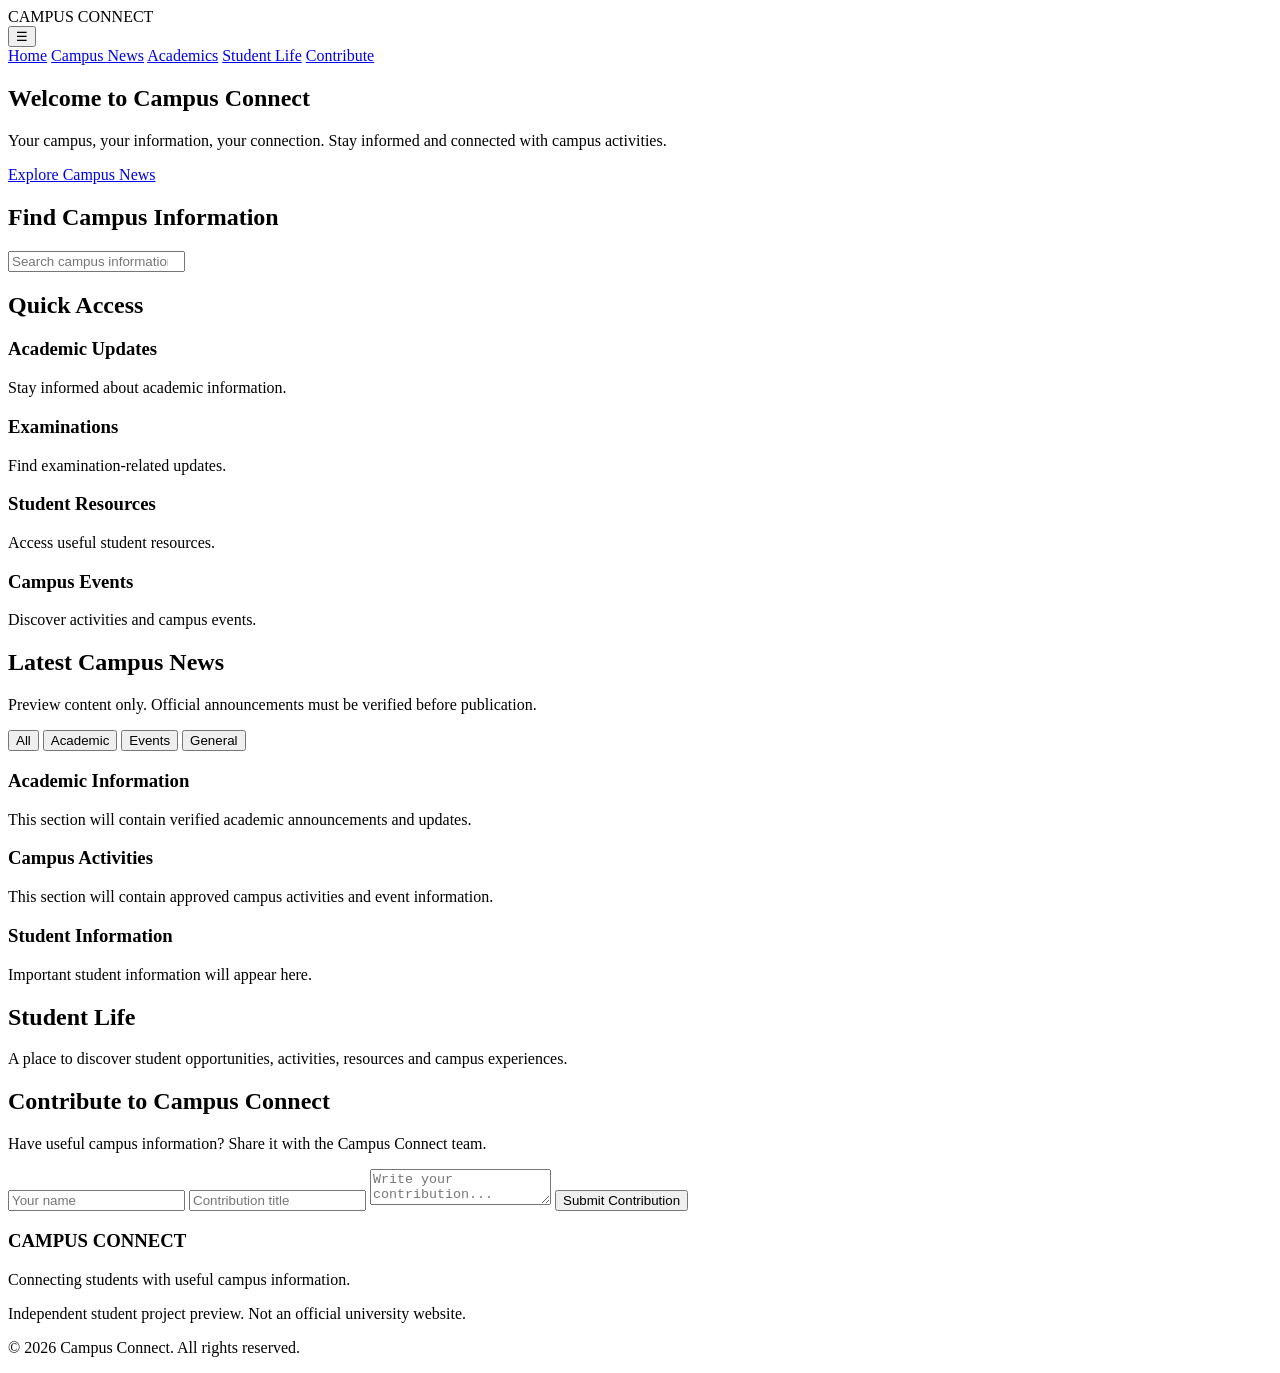
==== index.html @ 84f76017 "Create index.html" ====
<!DOCTYPE html>
<html lang="en">
<head>
    <meta charset="UTF-8">
    <meta name="viewport" content="width=device-width, initial-scale=1.0">
    <meta name="description" content="Campus Connect - Student Information Hub">
    <title>Campus Connect | Student Hub</title>

    <link rel="stylesheet" href="styles.css">
</head>

<body>

    <!-- HEADER -->
    <header>
        <div class="logo">
            CAMPUS <span>CONNECT</span>
        </div>

        <button id="menu-toggle" aria-label="Toggle navigation">
            ☰
        </button>

        <nav id="navigation">
            <a href="#home">Home</a>
            <a href="#news">Campus News</a>
            <a href="#academics">Academics</a>
            <a href="#student-life">Student Life</a>
            <a href="#contribute">Contribute</a>
        </nav>
    </header>

    <!-- HERO SECTION -->
    <section id="home" class="hero">
        <h1>Welcome to Campus Connect</h1>

        <p>
            Your campus, your information, your connection.
            Stay informed and connected with campus activities.
        </p>

        <a href="#news" class="btn">Explore Campus News</a>
    </section>

    <!-- SEARCH SECTION -->
    <section class="search-section">
        <h2>Find Campus Information</h2>

        <input
            type="search"
            id="search-input"
            placeholder="Search campus information..."
        >
    </section>

    <!-- QUICK ACCESS -->
    <section id="academics" class="quick-access">
        <h2>Quick Access</h2>

        <div class="cards">
            <div class="card">
                <h3>Academic Updates</h3>
                <p>Stay informed about academic information.</p>
            </div>

            <div class="card">
                <h3>Examinations</h3>
                <p>Find examination-related updates.</p>
            </div>

            <div class="card">
                <h3>Student Resources</h3>
                <p>Access useful student resources.</p>
            </div>

            <div class="card">
                <h3>Campus Events</h3>
                <p>Discover activities and campus events.</p>
            </div>
        </div>
    </section>

    <!-- CAMPUS NEWS -->
    <section id="news" class="news-section">
        <h2>Latest Campus News</h2>

        <p class="notice">
            Preview content only. Official announcements
            must be verified before publication.
        </p>

        <div class="filters">
            <button data-category="all">All</button>
            <button data-category="academic">Academic</button>
            <button data-category="events">Events</button>
            <button data-category="general">General</button>
        </div>

        <div id="news-container">

            <article class="news-card" data-category="academic">
                <h3>Academic Information</h3>
                <p>
                    This section will contain verified academic
                    announcements and updates.
                </p>
            </article>

            <article class="news-card" data-category="events">
                <h3>Campus Activities</h3>
                <p>
                    This section will contain approved campus
                    activities and event information.
                </p>
            </article>

            <article class="news-card" data-category="general">
                <h3>Student Information</h3>
                <p>
                    Important student information will appear here.
                </p>
            </article>

        </div>
    </section>

    <!-- STUDENT LIFE -->
    <section id="student-life">
        <h2>Student Life</h2>
        <p>
            A place to discover student opportunities,
            activities, resources and campus experiences.
        </p>
    </section>

    <!-- CONTRIBUTION FORM -->
    <section id="contribute" class="contribute-section">
        <h2>Contribute to Campus Connect</h2>

        <p>
            Have useful campus information?
            Share it with the Campus Connect team.
        </p>

        <form id="contribution-form">

            <input
                type="text"
                id="student-name"
                placeholder="Your name"
                required
            >

            <input
                type="text"
                id="contribution-title"
                placeholder="Contribution title"
                required
            >

            <textarea
                id="contribution-message"
                placeholder="Write your contribution..."
                required
            ></textarea>

            <button type="submit">Submit Contribution</button>

        </form>

        <p id="form-message"></p>
    </section>

    <!-- FOOTER -->
    <footer>
        <h3>CAMPUS CONNECT</h3>

        <p>
            Connecting students with useful campus information.
        </p>

        <p>
            Independent student project preview.
            Not an official university website.
        </p>

        <p>&copy; 2026 Campus Connect. All rights reserved.</p>
    </footer>

    <script src="script.js"></script>

</body>
</html>
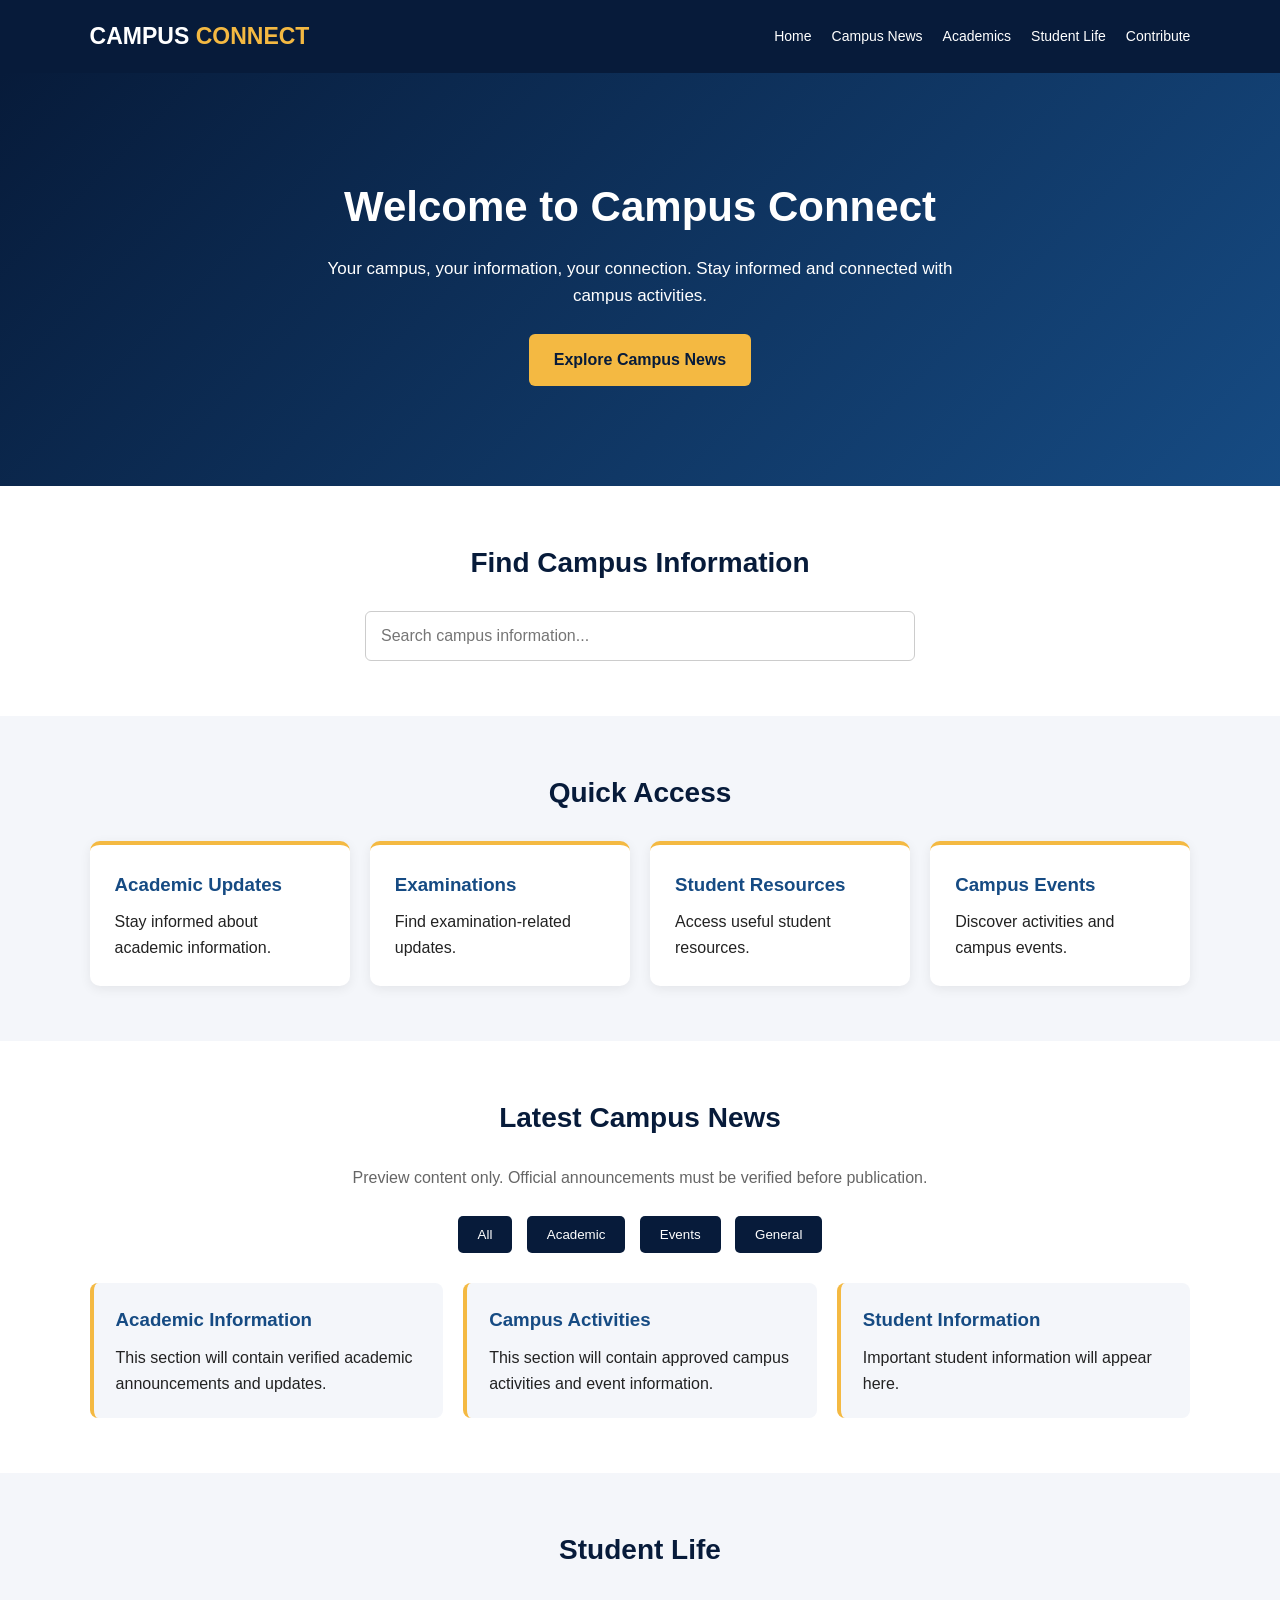
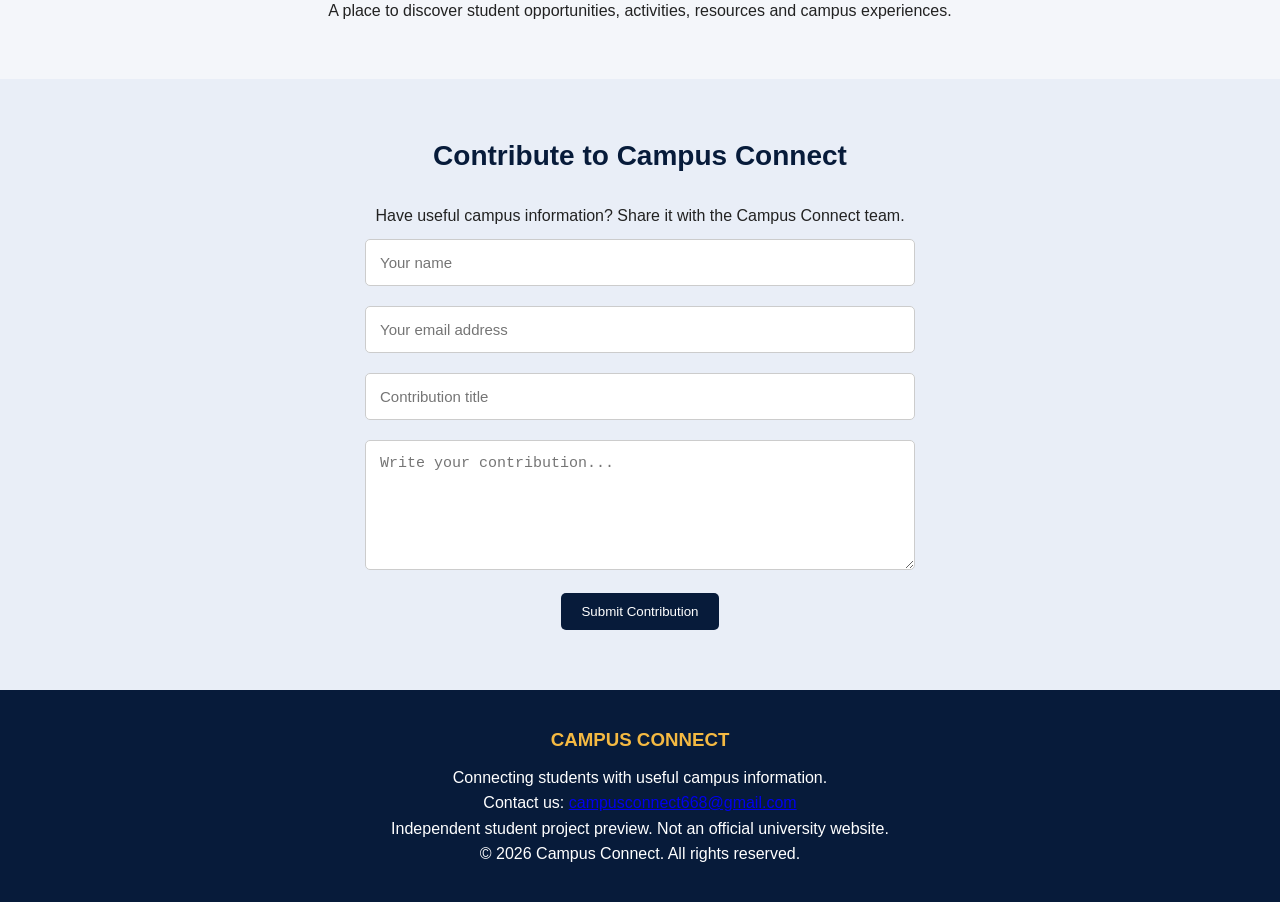
==== commit 89bfddd3: "Update index.html" ====
--- a/index.html
+++ b/index.html
@@ -6,7 +6,6 @@
     <meta name="viewport" content="width=device-width, initial-scale=1.0">
     <meta name="description" content="Campus Connect - Student Information Hub">
     <title>Campus Connect | Student Hub</title>
-
     <link rel="stylesheet" href="styles.css">
 </head>
 
@@ -34,19 +33,16 @@
     <!-- HERO SECTION -->
     <section id="home" class="hero">
         <h1>Welcome to Campus Connect</h1>
-
         <p>
             Your campus, your information, your connection.
             Stay informed and connected with campus activities.
         </p>
-
         <a href="#news" class="btn">Explore Campus News</a>
     </section>
 
     <!-- SEARCH SECTION -->
     <section class="search-section">
         <h2>Find Campus Information</h2>
-
         <input
             type="search"
             id="search-input"
@@ -98,7 +94,6 @@
         </div>
 
         <div id="news-container">
-
             <article class="news-card" data-category="academic">
                 <h3>Academic Information</h3>
                 <p>
@@ -121,7 +116,6 @@
                     Important student information will appear here.
                 </p>
             </article>
-
         </div>
     </section>
 
@@ -153,6 +147,13 @@
             >
 
             <input
+                type="email"
+                id="student-email"
+                placeholder="Your email address"
+                required
+            >
+
+            <input
                 type="text"
                 id="contribution-title"
                 placeholder="Contribution title"
@@ -181,6 +182,13 @@
         </p>
 
         <p>
+            Contact us:
+            <a href="mailto:campusconnect668@gmail.com">
+                campusconnect668@gmail.com
+            </a>
+        </p>
+
+        <p>
             Independent student project preview.
             Not an official university website.
         </p>
--- a/styles.css
+++ b/styles.css
@@ -0,0 +1,297 @@
+
+/* CAMPUS CONNECT - MAIN DESIGN */
+
+* {
+    margin: 0;
+    padding: 0;
+    box-sizing: border-box;
+}
+
+html {
+    scroll-behavior: smooth;
+}
+
+body {
+    font-family: Arial, sans-serif;
+    background: #f4f6fa;
+    color: #222;
+    line-height: 1.6;
+}
+
+/* HEADER */
+
+header {
+    background: #071b3a;
+    color: white;
+    padding: 18px 7%;
+    display: flex;
+    justify-content: space-between;
+    align-items: center;
+    flex-wrap: wrap;
+}
+
+.logo {
+    font-size: 23px;
+    font-weight: bold;
+}
+
+.logo span {
+    color: #f4b942;
+}
+
+nav {
+    display: flex;
+    gap: 20px;
+}
+
+nav a {
+    color: white;
+    text-decoration: none;
+    font-size: 14px;
+}
+
+nav a:hover {
+    color: #f4b942;
+}
+
+#menu-toggle {
+    display: none;
+    background: transparent;
+    border: none;
+    color: white;
+    font-size: 26px;
+    cursor: pointer;
+}
+
+/* HERO */
+
+.hero {
+    background: linear-gradient(135deg, #071b3a, #164b83);
+    color: white;
+    text-align: center;
+    padding: 100px 20px;
+}
+
+.hero h1 {
+    font-size: 42px;
+    margin-bottom: 15px;
+}
+
+.hero p {
+    max-width: 650px;
+    margin: 0 auto 25px;
+    font-size: 17px;
+}
+
+.btn {
+    display: inline-block;
+    background: #f4b942;
+    color: #071b3a;
+    padding: 13px 25px;
+    border-radius: 6px;
+    text-decoration: none;
+    font-weight: bold;
+}
+
+/* GENERAL SECTIONS */
+
+section {
+    padding: 55px 7%;
+}
+
+section h2 {
+    color: #071b3a;
+    text-align: center;
+    margin-bottom: 25px;
+    font-size: 28px;
+}
+
+/* SEARCH */
+
+.search-section {
+    text-align: center;
+    background: white;
+}
+
+.search-section input {
+    width: 100%;
+    max-width: 550px;
+    padding: 15px;
+    border: 1px solid #ccc;
+    border-radius: 6px;
+    font-size: 16px;
+}
+
+/* QUICK ACCESS */
+
+.cards {
+    display: grid;
+    grid-template-columns: repeat(4, 1fr);
+    gap: 20px;
+}
+
+.card {
+    background: white;
+    padding: 25px;
+    border-radius: 10px;
+    box-shadow: 0 3px 12px rgba(0,0,0,0.07);
+    border-top: 4px solid #f4b942;
+}
+
+.card h3 {
+    color: #164b83;
+    margin-bottom: 10px;
+}
+
+/* NEWS */
+
+.news-section {
+    background: white;
+}
+
+.notice {
+    text-align: center;
+    color: #666;
+    margin-bottom: 20px;
+}
+
+.filters {
+    text-align: center;
+    margin-bottom: 25px;
+}
+
+.filters button,
+#contribution-form button {
+    background: #071b3a;
+    color: white;
+    padding: 11px 20px;
+    border: none;
+    border-radius: 5px;
+    margin: 5px;
+    cursor: pointer;
+}
+
+.filters button:hover,
+#contribution-form button:hover {
+    background: #164b83;
+}
+
+#news-container {
+    display: grid;
+    grid-template-columns: repeat(3, 1fr);
+    gap: 20px;
+}
+
+.news-card {
+    background: #f4f6fa;
+    padding: 22px;
+    border-radius: 8px;
+    border-left: 4px solid #f4b942;
+}
+
+.news-card h3 {
+    color: #164b83;
+    margin-bottom: 10px;
+}
+
+/* STUDENT LIFE */
+
+#student-life {
+    text-align: center;
+}
+
+#student-life p {
+    max-width: 650px;
+    margin: auto;
+}
+
+/* CONTRIBUTION */
+
+.contribute-section {
+    background: #e9eef7;
+    text-align: center;
+}
+
+#contribution-form {
+    max-width: 550px;
+    margin: auto;
+}
+
+#contribution-form input,
+#contribution-form textarea {
+    width: 100%;
+    padding: 14px;
+    margin: 10px 0;
+    border: 1px solid #ccc;
+    border-radius: 5px;
+    font-size: 15px;
+}
+
+#contribution-form textarea {
+    min-height: 130px;
+    resize: vertical;
+}
+
+/* FOOTER */
+
+footer {
+    background: #071b3a;
+    color: white;
+    text-align: center;
+    padding: 35px 20px;
+}
+
+footer h3 {
+    color: #f4b942;
+    margin-bottom: 10px;
+}
+
+/* MOBILE RESPONSIVENESS */
+
+@media (max-width: 768px) {
+
+    header {
+        padding: 15px 5%;
+    }
+
+    #menu-toggle {
+        display: block;
+    }
+
+    nav {
+        display: none;
+        flex-direction: column;
+        width: 100%;
+        padding-top: 15px;
+    }
+
+    nav.active {
+        display: flex;
+    }
+
+    .hero {
+        padding: 75px 20px;
+    }
+
+    .hero h1 {
+        font-size: 30px;
+    }
+
+    .cards {
+        grid-template-columns: repeat(2, 1fr);
+    }
+
+    #news-container {
+        grid-template-columns: 1fr;
+    }
+}
+
+@media (max-width: 450px) {
+    .cards {
+        grid-template-columns: 1fr;
+    }
+
+    section {
+        padding: 40px 5%;
+    }
+}
